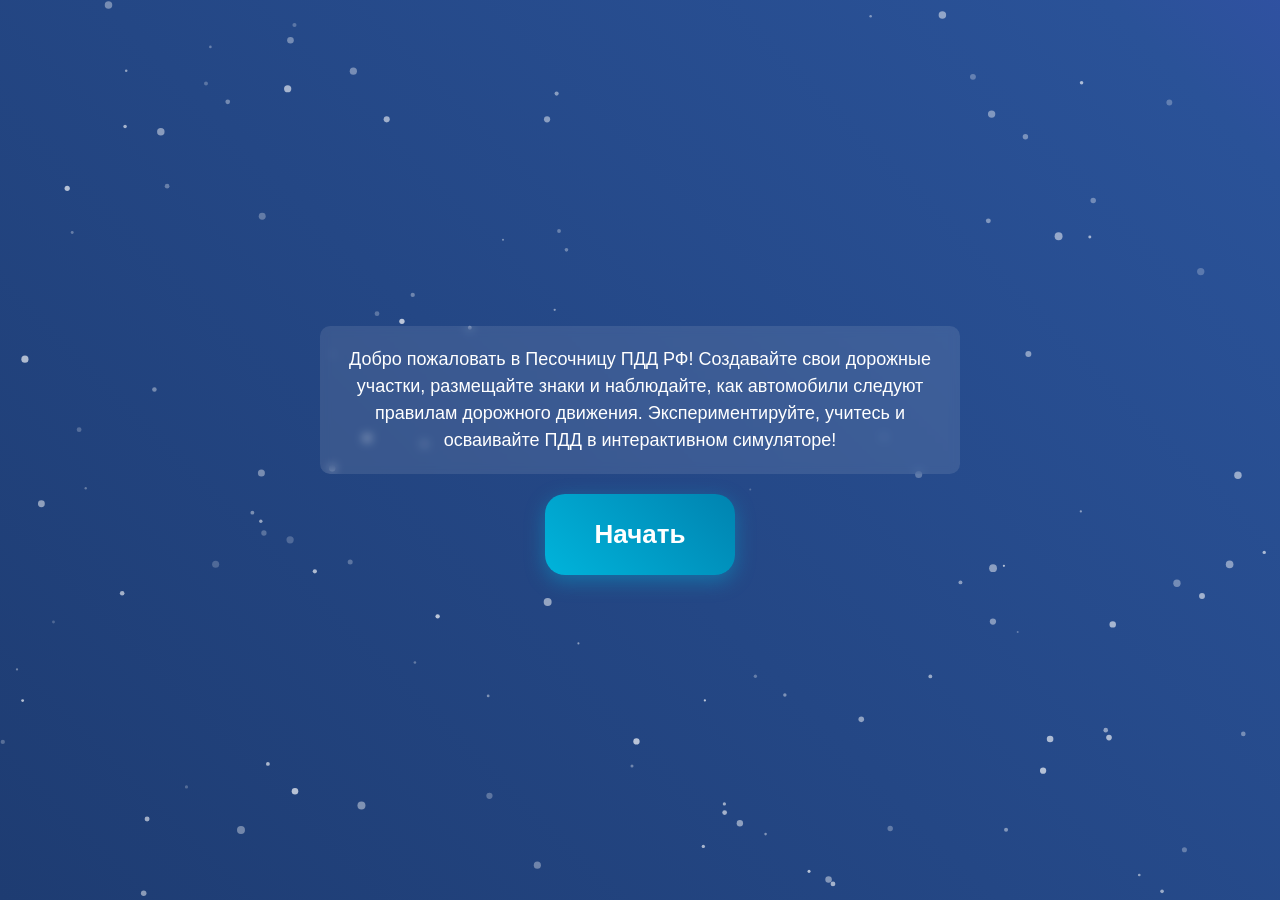
==== index.html @ 3b4edbf4 "Первый сейв" ====
<!DOCTYPE html>
<html lang="ru">
<head>
    <meta charset="UTF-8">
    <meta name="viewport" content="width=device-width, initial-scale=1.0">
    <title>Песочница с Drag and Drop</title>
    <link rel="stylesheet" href="game/style/styles.css">
    <link rel="stylesheet" href="game/style/startScreen.css">
</head>
<body>
    <div id="startScreen">
        <canvas id="particleCanvas"></canvas>
        <div id="description">
            Добро пожаловать в Песочницу ПДД РФ! Создавайте свои дорожные участки, размещайте знаки и наблюдайте, как автомобили следуют правилам дорожного движения. Экспериментируйте, учитесь и осваивайте ПДД в интерактивном симуляторе!
        </div>
        <button id="startButton">Начать</button>
    </div>
    <div id="gameArea">
        <div id="toolbox"></div>
        <div id="canvas"></div>
    </div>
    <script src="game/script/startScreen.js"></script>
    <script src="game/script/script.js"></script>
</body>
</html>
---- game/style/styles.css ----
body {
    margin: 0;
    font-family: Arial, sans-serif;
    background-color: #f0f0f0;
    height: 100vh;
    display: flex;
    flex-direction: column;
}
#startScreen {
    display: flex;
    flex-direction: column;
    align-items: center;
    justify-content: center;
    height: 100vh;
    position: absolute;
    background-color: rgba(0, 0, 0, 0.7);
    width: 100%;
    z-index: 10;
}
#startButton {
    padding: 20px 40px;
    font-size: 24px;
    background-color: #28a745;
    color: white;
    border: none;
    border-radius: 10px;
    cursor: pointer;
    transition: background-color 0.3s;
}
#startButton:hover {
    background-color: #218838;
}
#gameArea {
    display: none;
    flex-direction: row;
    height: 100vh;
    width: 100%;
}
#toolbox {
    width: 30%;
    background-color: #e0e0e0;
    padding: 20px;
    box-sizing: border-box;
    display: flex;
    flex-direction: column;
    gap: 20px;
    align-items: center;
    overflow-y: auto;
    position: relative;
}
#trash {
    width: 50px;
    height: 50px;
    background-color: #ff4d4d;
    border-radius: 5px;
    display: flex;
    align-items: center;
    justify-content: center;
    font-size: 24px;
    color: white;
    cursor: default;
    margin-top: 20px;
    transition: background-color 0.3s;
}
#trash.dragover {
    background-color: #cc0000;
}
#canvas {
    width: 70%;
    height: 100%;
    background-color: #ffffff;
    border-left: 2px solid #333;
    position: relative;
    overflow: hidden;
    background-image: linear-gradient(to right, #d3d3d3 1px, transparent 1px),
                      linear-gradient(to bottom, #d3d3d3 1px, transparent 1px);
    background-size: 12.5px 12.5px;
}
.block {
    cursor: move;
    user-select: none;
    position: relative;
}
.block img {
    width: 100%;
    height: 100%;
    display: block;
    pointer-events: none; /* Предотвращаем drag на изображении */
}
.draggable {
    position: absolute;
    z-index: 1;
}
#error {
    color: red;
    font-size: 14px;
    text-align: center;
}
---- game/style/startScreen.css ----
#startScreen {
    display: flex;
    flex-direction: column;
    align-items: center;
    justify-content: center;
    height: 100vh;
    width: 100%;
    position: absolute;
    z-index: 10;
    background: linear-gradient(45deg, #1e3c72, #2a5298, #6b48ff, #1e3c72);
    background-size: 400%;
    animation: gradientShift 15s ease infinite;
    overflow: hidden;
}

@keyframes gradientShift {
    0% {
        background-position: 0% 50%;
    }
    50% {
        background-position: 400% 50%;
    }
    100% {
        background-position: 0% 50%;
    }
}

#particleCanvas {
    position: absolute;
    top: 0;
    left: 0;
    width: 100%;
    height: 100%;
    z-index: 5;
}

#description {
    max-width: 600px;
    margin-bottom: 20px;
    padding: 20px;
    background: rgba(255, 255, 255, 0.1);
    backdrop-filter: blur(5px);
    border-radius: 10px;
    color: #ffffff;
    font-size: 18px;
    text-align: center;
    line-height: 1.5;
    opacity: 1;
    transition: opacity 1s ease;
    z-index: 15;
}

#startButton {
    padding: 25px 50px;
    font-size: 26px;
    font-weight: bold;
    color: #ffffff;
    background: linear-gradient(45deg, #00b4db, #0083b0);
    border: none;
    border-radius: 20px;
    cursor: pointer;
    position: relative;
    z-index: 15;
    overflow: hidden;
    transition: transform 0.3s ease, box-shadow 0.3s ease, background 0.3s ease;
    box-shadow: 0 6px 20px rgba(0, 180, 219, 0.4);
    animation: pulse 2s infinite ease-in-out;
}

@keyframes pulse {
    0% {
        transform: scale(1);
    }
    50% {
        transform: scale(1.05);
    }
    100% {
        transform: scale(1);
    }
}

#startButton:hover {
    transform: scale(1.1) rotate(2deg);
    box-shadow: 0 10px 30px rgba(0, 180, 219, 0.7);
    background: linear-gradient(45deg, #0083b0, #00b4db);
}

#startButton:active {
    transform: scale(0.95);
    animation: none;
}

#startButton::before {
    content: '';
    position: absolute;
    top: 50%;
    left: 50%;
    width: 0;
    height: 0;
    background: rgba(255, 255, 255, 0.4);
    border-radius: 50%;
    transform: translate(-50%, -50%);
    transition: width 0.5s ease, height 0.5s ease;
    z-index: -1;
}

#startButton:active::before {
    width: 250px;
    height: 250px;
    opacity: 0;
}

@media (max-width: 600px) {
    #description {
        font-size: 16px;
        padding: 15px;
        max-width: 90%;
    }
    #startButton {
        padding: 20px 40px;
        font-size: 22px;
    }
}
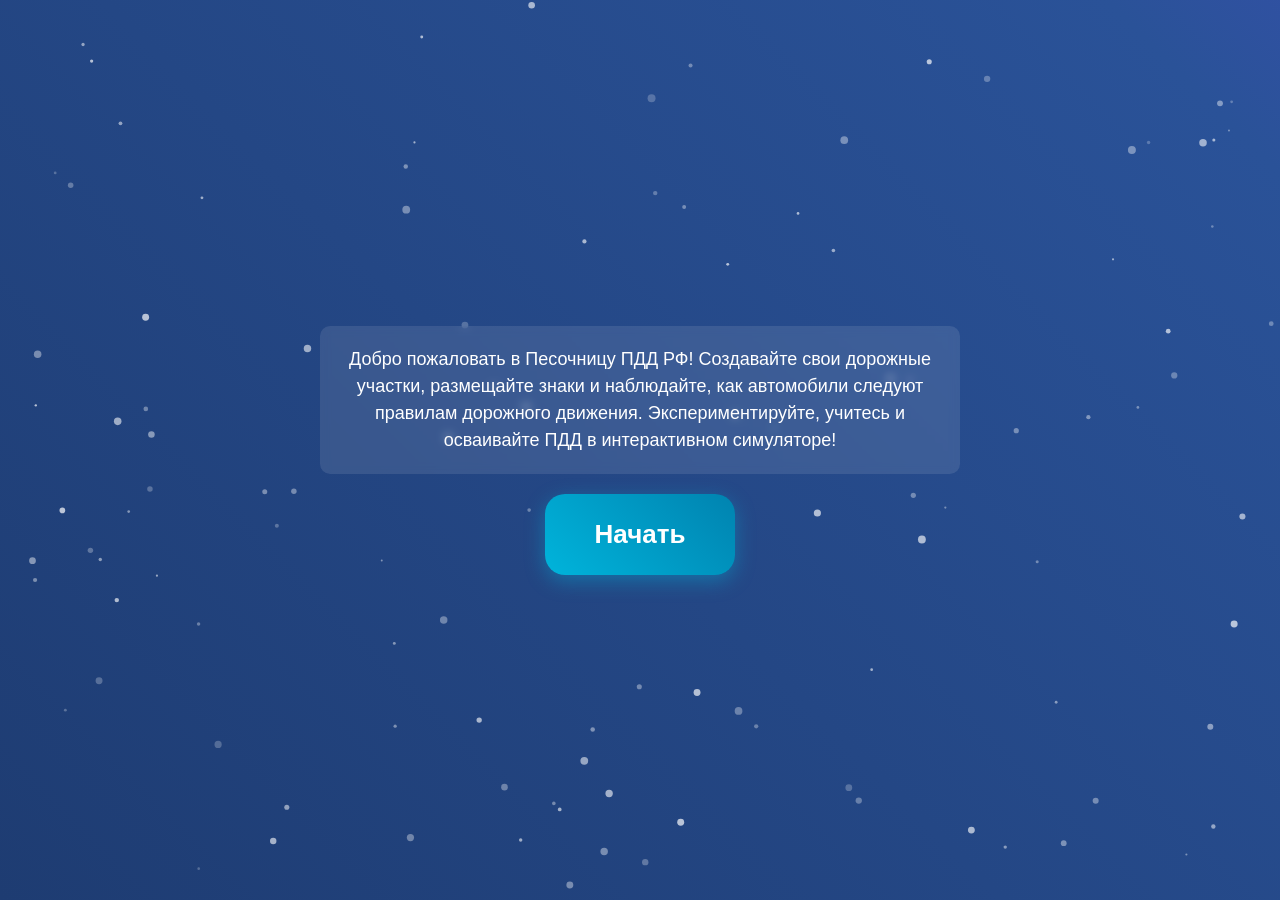
==== commit 8957833f: "Добавление новой настройки интерфейса, ресайза левого окна списка обьектов" ====
--- a/index.html
+++ b/index.html
@@ -17,9 +17,11 @@
     </div>
     <div id="gameArea">
         <div id="toolbox"></div>
+        <div id="resizer"></div>
         <div id="canvas"></div>
     </div>
     <script src="game/script/startScreen.js"></script>
     <script src="game/script/script.js"></script>
+    <script src="game/script/resizer.js"></script>
 </body>
 </html>
--- a/game/style/styles.css
+++ b/game/style/styles.css
@@ -37,7 +37,7 @@
     width: 100%;
 }
 #toolbox {
-    width: 30%;
+    width: 300px; /* Начальная ширина */
     background-color: #e0e0e0;
     padding: 20px;
     box-sizing: border-box;
@@ -47,6 +47,55 @@
     align-items: center;
     overflow-y: auto;
     position: relative;
+    flex-shrink: 0; /* Предотвращает сжатие */
+}
+#resizer {
+    width: 5px;
+    background-color: #333;
+    cursor: ew-resize;
+    height: 100%;
+    flex-shrink: 0;
+    transition: background-color 0.2s;
+}
+#resizer:hover {
+    background-color: #555;
+}
+#canvas {
+    flex-grow: 1; /* Занимает оставшееся пространство */
+    height: 100%;
+    background-color: #ffffff;
+    position: relative;
+    overflow: hidden;
+    background-image: linear-gradient(to right, #d3d3d3 1px, transparent 1px),
+                      linear-gradient(to bottom, #d3d3d3 1px, transparent 1px);
+    background-size: 12.5px 12.5px;
+}
+.block {
+    cursor: move;
+    user-select: none;
+    position: relative;
+}
+.block img {
+    width: 100%;
+    height: 100%;
+    display: block;
+    pointer-events: none;
+}
+.draggable {
+    position: absolute;
+    z-index: 1;
+}
+.preview {
+    border: 4px solid #0000ff !important;
+    box-sizing: border-box;
+    opacity: 0.95 !important;
+    z-index: 1000 !important;
+    background-color: rgba(0, 0, 255, 0.1) !important;
+}
+#error {
+    color: red;
+    font-size: 14px;
+    text-align: center;
 }
 #trash {
     width: 50px;
@@ -64,35 +113,4 @@
 }
 #trash.dragover {
     background-color: #cc0000;
-}
-#canvas {
-    width: 70%;
-    height: 100%;
-    background-color: #ffffff;
-    border-left: 2px solid #333;
-    position: relative;
-    overflow: hidden;
-    background-image: linear-gradient(to right, #d3d3d3 1px, transparent 1px),
-                      linear-gradient(to bottom, #d3d3d3 1px, transparent 1px);
-    background-size: 12.5px 12.5px;
-}
-.block {
-    cursor: move;
-    user-select: none;
-    position: relative;
-}
-.block img {
-    width: 100%;
-    height: 100%;
-    display: block;
-    pointer-events: none; /* Предотвращаем drag на изображении */
-}
-.draggable {
-    position: absolute;
-    z-index: 1;
-}
-#error {
-    color: red;
-    font-size: 14px;
-    text-align: center;
 }
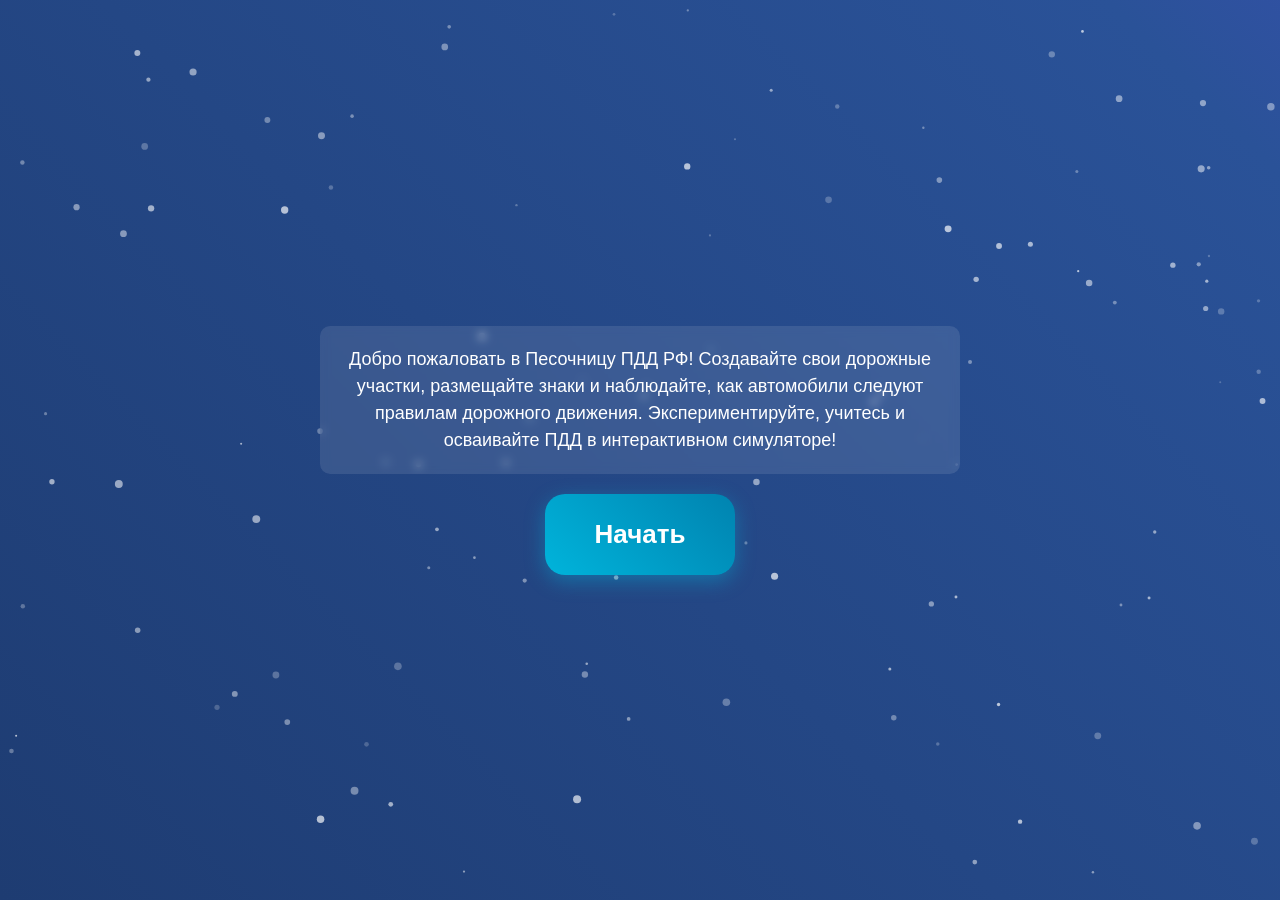
==== commit 5512fd08: "Добавлена версия на главный экран игры" ====
--- a/index.html
+++ b/index.html
@@ -16,6 +16,7 @@
         <button id="startButton">Начать</button>
     </div>
     <div id="gameArea">
+        <p class="version-text">alpha 0.0.3</p>
         <div id="toolbox"></div>
         <div id="resizer"></div>
         <div id="canvas"></div>
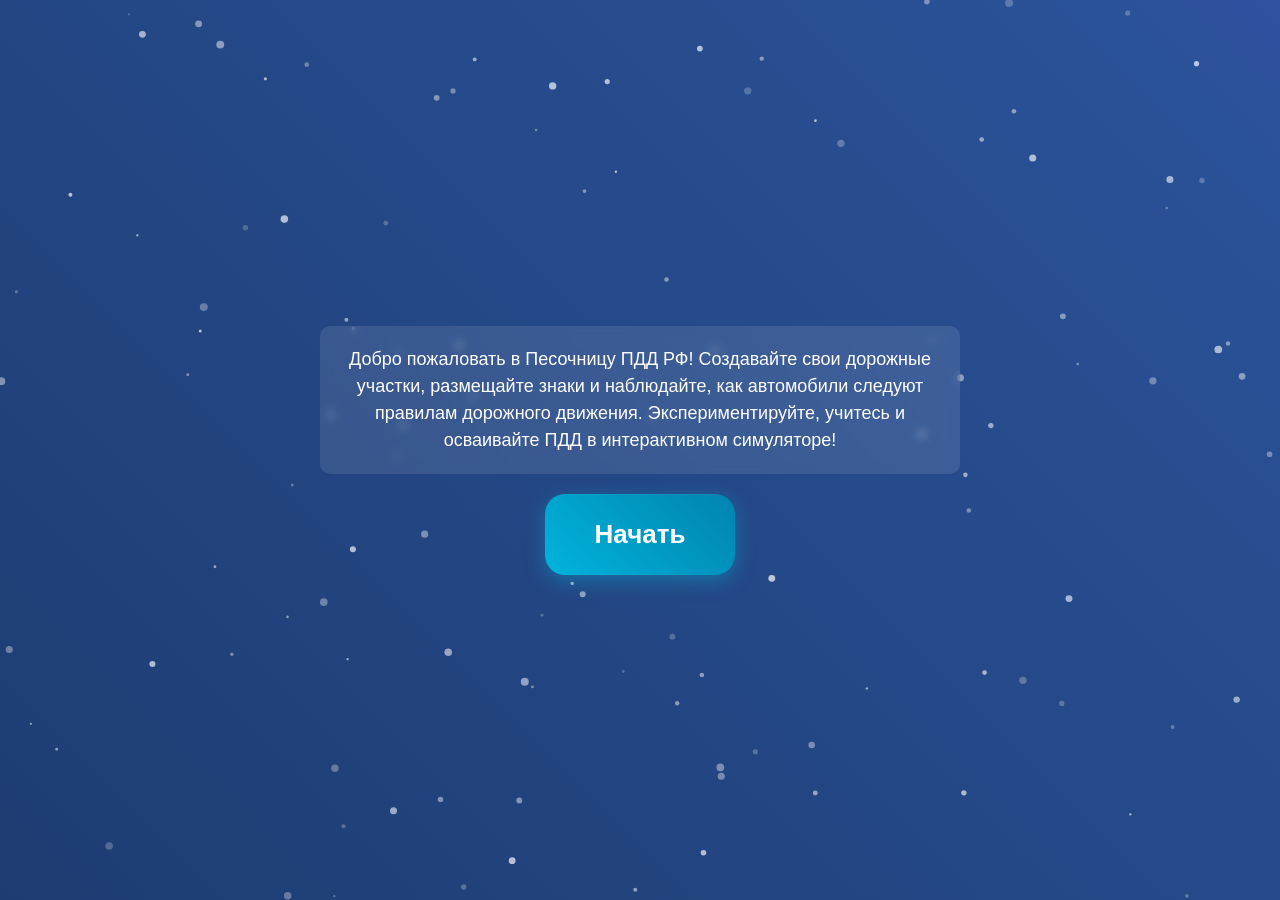
==== commit 5c16d4fd: "Добавлена система зума" ====
--- a/index.html
+++ b/index.html
@@ -19,7 +19,9 @@
         <p class="version-text">alpha 0.0.3</p>
         <div id="toolbox"></div>
         <div id="resizer"></div>
-        <div id="canvas"></div>
+        <div id="canvas">
+            <div id="canvasContainer"></div>
+        </div>
     </div>
     <script src="game/script/startScreen.js"></script>
     <script src="game/script/script.js"></script>
--- a/game/style/styles.css
+++ b/game/style/styles.css
@@ -37,7 +37,7 @@
     width: 100%;
 }
 #toolbox {
-    width: 300px; /* Начальная ширина */
+    width: 300px;
     background-color: #e0e0e0;
     padding: 20px;
     box-sizing: border-box;
@@ -47,7 +47,7 @@
     align-items: center;
     overflow-y: auto;
     position: relative;
-    flex-shrink: 0; /* Предотвращает сжатие */
+    flex-shrink: 0;
 }
 #resizer {
     width: 5px;
@@ -61,14 +61,20 @@
     background-color: #555;
 }
 #canvas {
-    flex-grow: 1; /* Занимает оставшееся пространство */
+    flex-grow: 1;
     height: 100%;
     background-color: #ffffff;
     position: relative;
     overflow: hidden;
+    --grid-size: 12.5px;
     background-image: linear-gradient(to right, #d3d3d3 1px, transparent 1px),
                       linear-gradient(to bottom, #d3d3d3 1px, transparent 1px);
-    background-size: 12.5px 12.5px;
+    background-size: var(--grid-size) var(--grid-size);
+}
+#canvasContainer {
+    width: 100%;
+    height: 100%;
+    transform-origin: top left;
 }
 .block {
     cursor: move;
@@ -113,4 +119,15 @@
 }
 #trash.dragover {
     background-color: #cc0000;
+}
+.version-text {
+    position: fixed;
+    bottom: 5px;
+    left: 5px;
+    margin: 0;
+    font-size: 12px;
+    color: #000000;
+    z-index: 100;
+    padding: 5px 10px;
+    border-radius: 3px;
 }
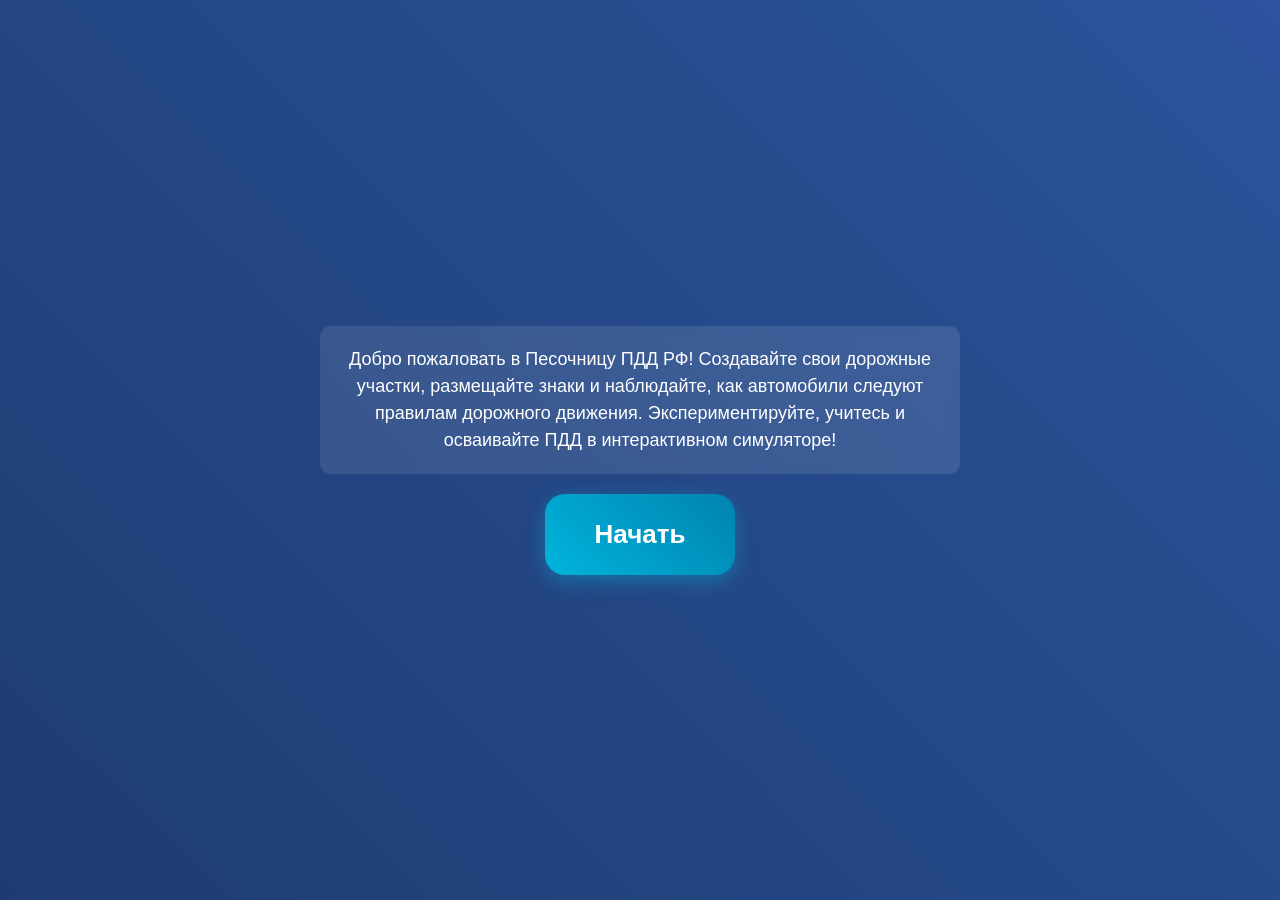
==== commit f63bfb6c: "Добавлены кнопки пуск и стоп, пока в режиме разработки" ====
--- a/index.html
+++ b/index.html
@@ -22,9 +22,18 @@
         <div id="canvas">
             <div id="canvasContainer"></div>
         </div>
+        <div id="controlButtons">
+            <button id="playButton" title="Запуск">
+                <svg xmlns="http://www.w3.org/2000/svg" width="24" height="24" viewBox="0 0 24 24" fill="none" stroke="#37ff00" stroke-width="2" stroke-linecap="round" stroke-linejoin="round" class="icon icon-tabler icons-tabler-outline icon-tabler-player-play"><path stroke="none" d="M0 0h24v24H0z" fill="none"/><path d="M7 4v16l13 -8z" /></svg>
+            </button>
+            <button id="stopButton" title="Стоп">
+                <svg xmlns="http://www.w3.org/2000/svg" width="24" height="24" viewBox="0 0 24 24" fill="none" stroke="#ff0000" stroke-width="2" stroke-linecap="round" stroke-linejoin="round" class="icon icon-tabler icons-tabler-outline icon-tabler-player-stop"><path stroke="none" d="M0 0h24v24H0z" fill="none"/><path d="M5 5m0 2a2 2 0 0 1 2 -2h10a2 2 0 0 1 2 2v10a2 2 0 0 1 -2 2h-10a2 2 0 0 1 -2 -2z" /></svg>
+            </button>
+        </div>
     </div>
-    <script src="game/script/startScreen.js"></script>
+    <script src=" Weapons-grade "game/script/startScreen.js"></script>
     <script src="game/script/script.js"></script>
     <script src="game/script/resizer.js"></script>
+    <script src="game/script/controlButtons.js"></script>
 </body>
 </html>
--- a/game/style/styles.css
+++ b/game/style/styles.css
@@ -1,11 +1,13 @@
 body {
     margin: 0;
-    font-family: Arial, sans-serif;
-    background-color: #f0f0f0;
+    font-family: 'Roboto', Arial, sans-serif;
+    background-color: #1a1a1a; /* Dark gray-black background */
     height: 100vh;
     display: flex;
     flex-direction: column;
-}
+    color: #ffffff; /* White text for contrast */
+}
+
 #startScreen {
     display: flex;
     flex-direction: column;
@@ -13,32 +15,46 @@
     justify-content: center;
     height: 100vh;
     position: absolute;
-    background-color: rgba(0, 0, 0, 0.7);
+    background: linear-gradient(45deg, #1e3c72, #2a5298); /* Match start screen gradient */
     width: 100%;
     z-index: 10;
 }
+
 #startButton {
     padding: 20px 40px;
     font-size: 24px;
-    background-color: #28a745;
+    background: linear-gradient(45deg, #00b4db, #0083b0); /* Blue gradient */
     color: white;
     border: none;
     border-radius: 10px;
     cursor: pointer;
-    transition: background-color 0.3s;
-}
+    transition: transform 0.3s ease, box-shadow 0.3s ease;
+    box-shadow: 0 4px 15px rgba(0, 180, 219, 0.4);
+}
+
 #startButton:hover {
-    background-color: #218838;
-}
+    transform: scale(1.05);
+    box-shadow: 0 6px 20px rgba(0, 180, 219, 0.7);
+}
+
 #gameArea {
     display: none;
     flex-direction: row;
     height: 100vh;
     width: 100%;
-}
+    background: linear-gradient(135deg, #1c2526, #2e3b4e); /* Subtle black-blue gradient */
+    animation: fadeIn 1s ease-in;
+    position: relative; /* Added for positioning control buttons */
+}
+
+@keyframes fadeIn {
+    from { opacity: 0; }
+    to { opacity: 1; }
+}
+
 #toolbox {
-    width: 300px;
-    background-color: #e0e0e0;
+    width: 200px;
+    background: linear-gradient(to bottom, #2a2a2a, #1e1e1e); /* Dark toolbox gradient */
     padding: 20px;
     box-sizing: border-box;
     display: flex;
@@ -48,86 +64,242 @@
     overflow-y: auto;
     position: relative;
     flex-shrink: 0;
-}
+    border-right: 1px solid #00b4db; /* Blue accent border */
+    box-shadow: 2px 0 10px rgba(0, 180, 219, 0.2);
+    transition: width 0.3s ease;
+}
+
 #resizer {
     width: 5px;
-    background-color: #333;
+    background-color: #00b4db; /* Blue resizer */
     cursor: ew-resize;
     height: 100%;
     flex-shrink: 0;
-    transition: background-color 0.2s;
-}
+    transition: background-color 0.2s, transform 0.2s;
+    position: relative;
+}
+
 #resizer:hover {
-    background-color: #555;
-}
+    background-color: #0083b0; /* Darker blue on hover */
+    transform: scaleX(1.5); /* Slight scale for feedback */
+}
+
+#resizer::before {
+    content: '';
+    position: absolute;
+    top: 0;
+    left: 50%;
+    height: 100%;
+    width: 1px;
+    background: rgba(255, 255, 255, 0.3); /* Subtle white line for grip */
+    transform: translateX(-50%);
+}
+
 #canvas {
     flex-grow: 1;
     height: 100%;
-    background-color: #ffffff;
     position: relative;
     overflow: hidden;
     --grid-size: 12.5px;
     background-image: linear-gradient(to right, #d3d3d3 1px, transparent 1px),
                       linear-gradient(to bottom, #d3d3d3 1px, transparent 1px);
     background-size: var(--grid-size) var(--grid-size);
-}
+    border-left: 1px solid #00b4db; /* Blue border for cohesion */
+    box-shadow: inset 0 0 10px rgba(0, 0, 0, 0.3); /* Subtle inner shadow */
+    transition: transform 0.3s ease;
+    z-index: 2; /* Ensure grid is above background */
+}
+
+#canvasBackground {
+    position: absolute;
+    top: 0;
+    left: 0;
+    width: 100%;
+    height: 100%;
+    background: #ffffff; /* White base for canvas */
+    z-index: 1; /* Below grid and objects */
+    overflow: hidden;
+}
+
+#canvasBackground::before {
+    content: '';
+    position: absolute;
+    width: 200%;
+    height: 200%;
+    background: radial-gradient(
+        circle at 30% 30%,
+        rgba(255, 255, 255, 0.3) 0%,
+        rgba(255, 255, 255, 0.1) 20%,
+        transparent 40%
+    );
+    animation: float 20s linear infinite;
+    filter: blur(15px); /* Soft blur effect */
+    opacity: 0.6; /* Subtle visibility */
+}
+
+#canvasBackground::after {
+    content: '';
+    position: absolute;
+    width: 200%;
+    height: 200%;
+    background: radial-gradient(
+        circle at 70% 70%,
+        rgba(200, 220, 255, 0.2) 0%,
+        rgba(200, 220, 255, 0.1) 20%,
+        transparent 40%
+    );
+    animation: floatReverse 25s linear infinite;
+    filter: blur(20px); /* Slightly stronger blur */
+    opacity: 0.5;
+}
+
+@keyframes float {
+    0% { transform: translate(0, 0); }
+    100% { transform: translate(-50%, -50%); }
+}
+
+@keyframes floatReverse {
+    0% { transform: translate(-50%, -50%); }
+    100% { transform: translate(0, 0); }
+}
+
 #canvasContainer {
     width: 100%;
     height: 100%;
     transform-origin: top left;
-}
+    position: relative;
+    z-index: 3; /* Ensure draggable objects are above grid and background */
+}
+
 .block {
     cursor: move;
     user-select: none;
     position: relative;
-}
+    transition: transform 0.2s ease, box-shadow 0.2s ease;
+}
+
+.block:hover {
+    transform: scale(1.05); /* Slight scale on hover */
+    box-shadow: 0 4px 15px rgba(0, 180, 219, 0.5); /* Blue glow */
+}
+
 .block img {
     width: 100%;
     height: 100%;
     display: block;
     pointer-events: none;
-}
+    border-radius: 5px; /* Rounded corners for polish */
+}
+
 .draggable {
     position: absolute;
-    z-index: 1;
-}
+    z-index: 4; /* Above canvas and background */
+    border: 1px solid #00b4db; /* Blue border for draggable blocks */
+}
+
 .preview {
-    border: 4px solid #0000ff !important;
+    border: 4px solid #00b4db !important; /* Bright blue preview border */
     box-sizing: border-box;
     opacity: 0.95 !important;
     z-index: 1000 !important;
-    background-color: rgba(0, 0, 255, 0.1) !important;
-}
+    background-color: rgba(0, 180, 219, 0.2) !important; /* Light blue fill */
+    animation: pulsePreview 1.5s infinite ease-in-out;
+}
+
+@keyframes pulsePreview {
+    0% { transform: scale(1); }
+    50% { transform: scale(1.03); }
+    100% { transform: scale(1); }
+}
+
 #error {
-    color: red;
+    color: #ff4d4d; /* Keep red for errors */
     font-size: 14px;
     text-align: center;
-}
+    background: rgba(255, 255, 255, 0.1);
+    padding: 10px;
+    border-radius: 5px;
+}
+
 #trash {
     width: 50px;
     height: 50px;
-    background-color: #ff4d4d;
-    border-radius: 5px;
+    background-color: #2a2a2a; /* Dark trash bin */
+    border: 2px solid #00b4db; /* Blue border */
+    border-radius: 10px;
     display: flex;
     align-items: center;
     justify-content: center;
     font-size: 24px;
-    color: white;
+    color: #ffffff;
     cursor: default;
     margin-top: 20px;
-    transition: background-color 0.3s;
-}
+    transition: transform 0.3s ease, background-color 0.3s ease, box-shadow 0.3s ease;
+}
+
+#trash:hover {
+    transform: scale(1.1); /* Slight scale on hover */
+    background-color: #0083b0; /* Blue on hover */
+    box-shadow: 0 4px 15px rgba(0, 180, 219, 0.5);
+}
+
 #trash.dragover {
-    background-color: #cc0000;
-}
+    background-color: #00b4db; /* Bright blue when dragging over */
+    transform: scale(1.2); /* Larger scale for feedback */
+}
+
 .version-text {
     position: fixed;
     bottom: 5px;
     left: 5px;
     margin: 0;
     font-size: 12px;
-    color: #000000;
+    color: #00b4db; /* Blue text */
     z-index: 100;
     padding: 5px 10px;
+    background: rgba(0, 0, 0, 0.5); /* Semi-transparent black background */
     border-radius: 3px;
+    transition: color 0.3s ease;
+}
+
+.version-text:hover {
+    color: #0083b0; /* Darker blue on hover */
+}
+
+#controlButtons {
+    position: fixed;
+    bottom: 20px;
+    right: 20px;
+    display: flex;
+    gap: 10px;
+    z-index: 100;
+}
+
+#playButton, #stopButton {
+    width: 50px;
+    height: 50px;
+    background: linear-gradient(to bottom, #2a2a2a, #1e1e1e); /* Dark gradient matching toolbox */
+    border: 2px solid #00b4db; /* Blue border */
+    border-radius: 10px;
+    display: flex;
+    align-items: center;
+    justify-content: center;
+    cursor: pointer;
+    transition: transform 0.3s ease, background-color 0.3s ease, box-shadow 0.3s ease;
+    box-shadow: 0 4px 15px rgba(0, 180, 219, 0.2);
+}
+
+#playButton:hover, #stopButton:hover {
+    transform: scale(1.1);
+    background-color: #0083b0; /* Blue on hover */
+    box-shadow: 0 6px 20px rgba(0, 180, 219, 0.5);
+}
+
+#playButton:active, #stopButton:active {
+    transform: scale(0.95);
+}
+
+#playButton svg, #stopButton svg {
+    width: 24px;
+    height: 24px;
 }
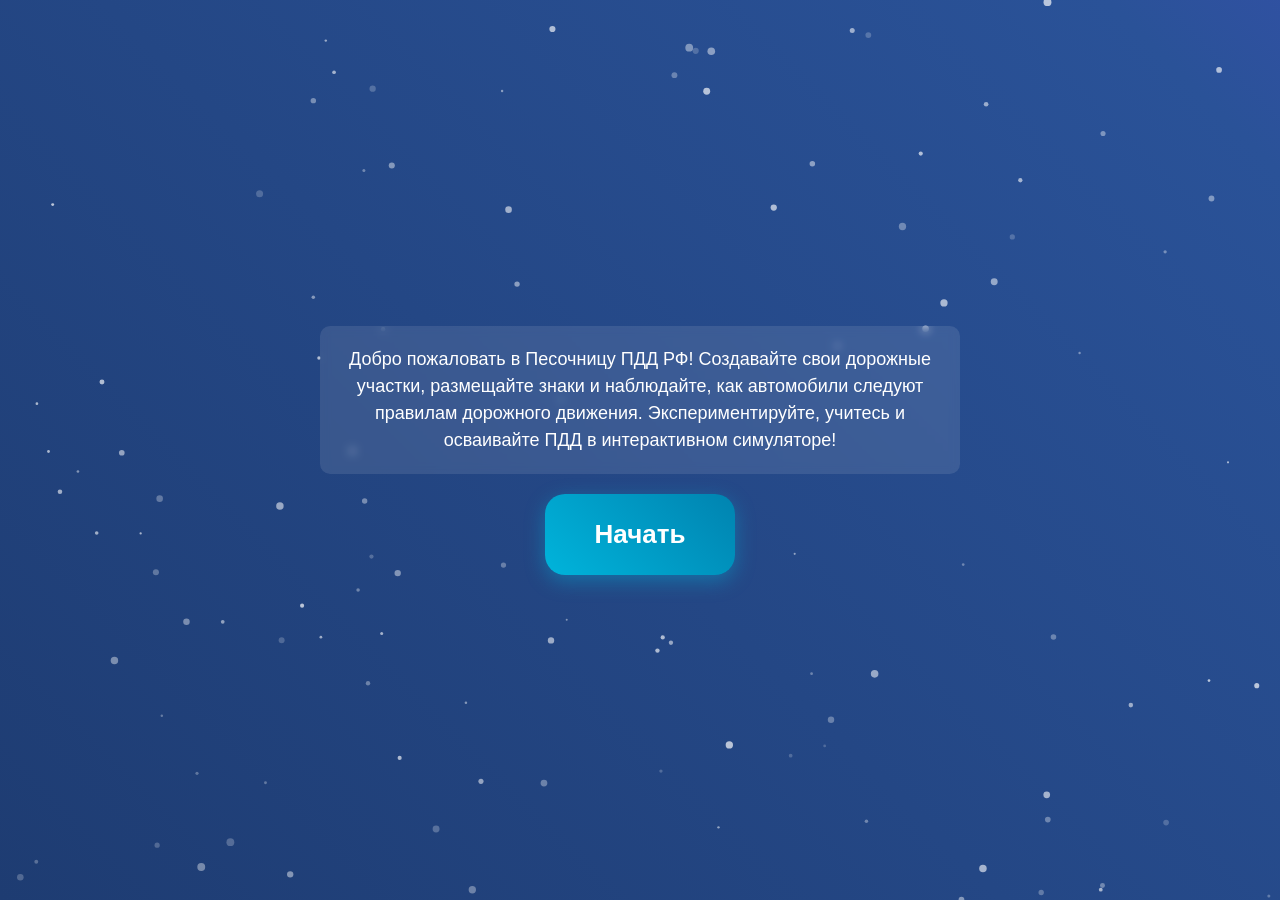
==== commit 7d086661: "Некоторые обновления, удаление зума, микро редизайн, исправление багов" ====
--- a/index.html
+++ b/index.html
@@ -3,8 +3,8 @@
 <head>
     <meta charset="UTF-8">
     <meta name="viewport" content="width=device-width, initial-scale=1.0">
-    <title>Песочница с Drag and Drop</title>
-    <link rel="stylesheet" href="game/style/styles.css">
+    <title>Песочница с Drag and Drop - Начало</title>
+    <link rel="stylesheet" href="game/style/common.css">
     <link rel="stylesheet" href="game/style/startScreen.css">
 </head>
 <body>
@@ -15,25 +15,12 @@
         </div>
         <button id="startButton">Начать</button>
     </div>
-    <div id="gameArea">
-        <p class="version-text">alpha 0.0.3</p>
-        <div id="toolbox"></div>
-        <div id="resizer"></div>
-        <div id="canvas">
-            <div id="canvasContainer"></div>
-        </div>
-        <div id="controlButtons">
-            <button id="playButton" title="Запуск">
-                <svg xmlns="http://www.w3.org/2000/svg" width="24" height="24" viewBox="0 0 24 24" fill="none" stroke="#37ff00" stroke-width="2" stroke-linecap="round" stroke-linejoin="round" class="icon icon-tabler icons-tabler-outline icon-tabler-player-play"><path stroke="none" d="M0 0h24v24H0z" fill="none"/><path d="M7 4v16l13 -8z" /></svg>
-            </button>
-            <button id="stopButton" title="Стоп">
-                <svg xmlns="http://www.w3.org/2000/svg" width="24" height="24" viewBox="0 0 24 24" fill="none" stroke="#ff0000" stroke-width="2" stroke-linecap="round" stroke-linejoin="round" class="icon icon-tabler icons-tabler-outline icon-tabler-player-stop"><path stroke="none" d="M0 0h24v24H0z" fill="none"/><path d="M5 5m0 2a2 2 0 0 1 2 -2h10a2 2 0 0 1 2 2v10a2 2 0 0 1 -2 2h-10a2 2 0 0 1 -2 -2z" /></svg>
-            </button>
-        </div>
-    </div>
-    <script src=" Weapons-grade "game/script/startScreen.js"></script>
-    <script src="game/script/script.js"></script>
-    <script src="game/script/resizer.js"></script>
-    <script src="game/script/controlButtons.js"></script>
+    <script src="game/script/startScreen.js"></script>
+    <script>
+        document.getElementById('startButton').addEventListener('click', () => {
+            sessionStorage.setItem('hasVisitedStartPage', 'true');
+            window.location.href = 'game.html';
+        });
+    </script>
 </body>
 </html>
--- a/game/style/common.css
+++ b/game/style/common.css
@@ -0,0 +1,9 @@
+body {
+    margin: 0;
+    font-family: 'Roboto', Arial, sans-serif;
+    background-color: #1a1a1a; /* Dark gray-black background */
+    height: 100vh;
+    display: flex;
+    flex-direction: column;
+    color: #ffffff; /* White text for contrast */
+}
